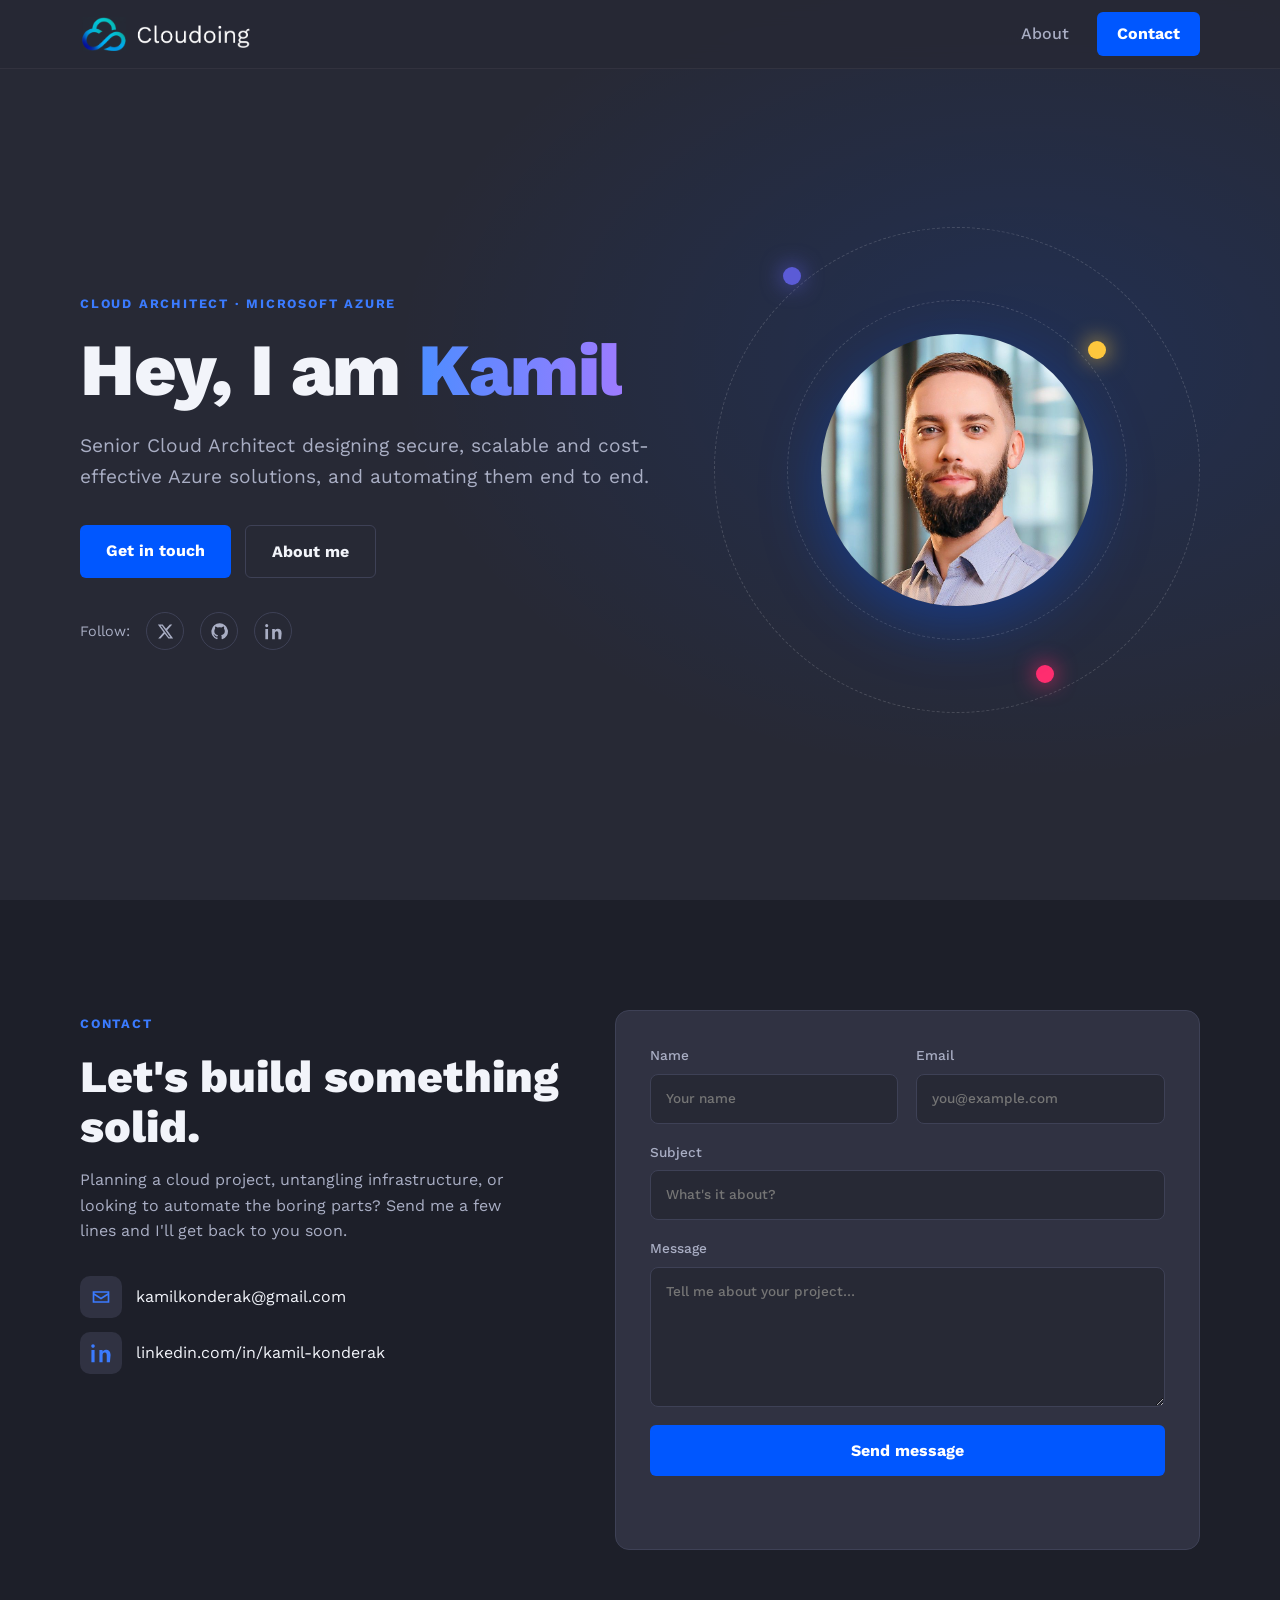
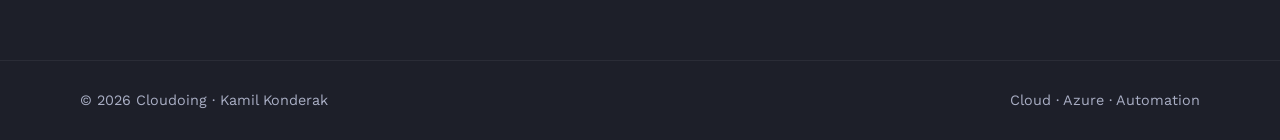
==== index.html @ 94f514c5 "Add Cloudoing personal site (hero, about, contact) Co-Authored-By: Claude Sonnet 5.5 <noreply@anthro" ====
<!doctype html>
<html lang="en">
<head>
<meta charset="utf-8">
<meta name="viewport" content="width=device-width, initial-scale=1">
<title>Kamil Konderak – Cloud Architect | Cloudoing</title>
<meta name="description" content="Kamil Konderak – Senior Cloud Architect specialising in Microsoft Azure, DevOps and infrastructure as code. Get in touch.">
<link rel="preconnect" href="https://fonts.googleapis.com">
<link rel="preconnect" href="https://fonts.gstatic.com" crossorigin>
<link href="https://fonts.googleapis.com/css2?family=Work+Sans:wght@400;500;700;800&display=swap" rel="stylesheet">
<link rel="stylesheet" href="style.css">
</head>
<body>

<header>
  <div class="wrap">
    <a href="#top" class="logo">
      <img src="img/logo.png" alt="Cloudoing" height="34" style="height:34px;width:auto">
    </a>
    <nav>
      <a href="about.html">About</a>
      <a href="#contact" class="btn">Contact</a>
    </nav>
  </div>
</header>

<main id="top">
<section class="hero">
  <div class="wrap">
    <div>
      <span class="eyebrow">Cloud Architect · Microsoft Azure</span>
      <h1>Hey, I am <span>Kamil</span></h1>
      <p class="lead">Senior Cloud Architect designing secure, scalable and cost-effective Azure solutions, and automating them end to end.</p>
      <div class="cta">
        <a href="#contact" class="btn">Get in touch</a>
        <a href="about.html" class="btn ghost">About me</a>
      </div>
      <div class="follow">
        <span>Follow:</span>
        <a href="https://x.com/kamilkonderak" aria-label="X / Twitter" rel="noopener"><svg viewBox="0 0 24 24"><path d="M18.2 2h3.3l-7.2 8.3L22.8 22h-6.6l-5.2-6.8L5 22H1.700l7.700-8.800L1.200 2h6.800l4.700 6.200zm-1.200 18h1.800L7 3.900H5.100z"/></svg></a>
        <a href="https://github.com/kamilkonderak" aria-label="GitHub" rel="noopener"><svg viewBox="0 0 24 24"><path d="M12 .5a11.500 11.500 0 0 0-3.600 22.400c.6.1.8-.3.8-.6v-2c-3.200.7-3.900-1.500-3.900-1.500-.5-1.300-1.300-1.700-1.300-1.700-1-.7.1-.7.1-.7 1.200.1 1.800 1.200 1.800 1.200 1 1.800 2.700 1.300 3.400 1 .1-.8.4-1.300.7-1.600-2.600-.3-5.300-1.300-5.300-5.700 0-1.300.5-2.300 1.200-3.100-.1-.3-.5-1.500.1-3.100 0 0 1-.3 3.200 1.200a11 11 0 0 1 5.800 0c2.200-1.500 3.200-1.200 3.200-1.200.6 1.600.2 2.800.1 3.100.8.800 1.200 1.800 1.200 3.100 0 4.400-2.700 5.400-5.300 5.700.4.400.8 1.100.8 2.200v3.200c0 .3.200.7.800.6A11.500 11.500 0 0 0 12 .5z"/></svg></a>
        <a href="https://www.linkedin.com/in/kamil-konderak/" aria-label="LinkedIn" rel="noopener"><svg viewBox="0 0 24 24"><path d="M4.300 8.500H.500V23h3.800zM2.400 1.500a2.200 2.200 0 1 0 0 4.400 2.200 2.200 0 0 0 0-4.400zM23.500 14.500c0-4.300-2.300-6.300-5.400-6.300-2.500 0-3.600 1.400-4.200 2.300V8.500h-3.800V23h3.800v-8c0-2 .6-3.500 2.700-3.500 2 0 2.300 1.900 2.300 3.600V23h3.800z"/></svg></a>
      </div>
    </div>

    <div class="orbit" aria-hidden="true">
      <div class="ring r1"><i></i><i></i></div>
      <div class="ring r2"><i></i></div>
      <div class="ring r3"><i></i></div>
      <div class="cloud">
        <img src="img/kamil.jpg" alt="Kamil Konderak" width="400" height="400">
      </div>
    </div>
  </div>
</section>

<section class="contact" id="contact">
  <div class="wrap">
    <div>
      <span class="eyebrow">Contact</span>
      <h2>Let's build something solid.</h2>
      <p>Planning a cloud project, untangling infrastructure, or looking to automate the boring parts? Send me a few lines and I'll get back to you soon.</p>
      <ul class="info">
        <li><b><svg viewBox="0 0 24 24"><path d="M2 5h20v14H2zm2 2v.5l8 5 8-5V7zm16 3-8 5-8-5V17h16z"/></svg></b><a href="mailto:kamilkonderak@gmail.com" id="mail-link">kamilkonderak@gmail.com</a></li>
        <li><b><svg viewBox="0 0 24 24"><path d="M4.300 8.500H.500V23h3.800zM2.400 1.500a2.200 2.200 0 1 0 0 4.400 2.200 2.200 0 0 0 0-4.400zM23.500 14.500c0-4.300-2.300-6.300-5.400-6.300-2.500 0-3.600 1.400-4.200 2.300V8.500h-3.800V23h3.800v-8c0-2 .6-3.500 2.700-3.500 2 0 2.300 1.900 2.300 3.600V23h3.800z"/></svg></b><a href="https://www.linkedin.com/in/kamil-konderak/" rel="noopener">linkedin.com/in/kamil-konderak</a></li>
      </ul>
    </div>

    <form id="form" novalidate>
      <div class="row">
        <label>Name<input name="name" required autocomplete="name" placeholder="Your name"></label>
        <label>Email<input name="email" type="email" required autocomplete="email" placeholder="you@example.com"></label>
      </div>
      <label>Subject<input name="subject" placeholder="What's it about?"></label>
      <label>Message<textarea name="message" required placeholder="Tell me about your project…"></textarea></label>
      <input class="hp" name="website" tabindex="-1" autocomplete="off" aria-hidden="true">
      <button class="btn" type="submit">Send message</button>
      <div class="status" id="status" role="status"></div>
    </form>
  </div>
</section>
</main>

<footer>
  <div class="wrap">
    <span>© <span id="yr"></span> Cloudoing · Kamil Konderak</span>
    <span>Cloud · Azure · Automation</span>
  </div>
</footer>

<script>
  // Set ENDPOINT to a form service URL (e.g. Formspree: https://formspree.io/f/xxxx) to send in-page.
  // Left empty, the form opens the visitor's email client addressed to EMAIL.
  const EMAIL = "kamilkonderak@gmail.com";
  const ENDPOINT = "";

  document.getElementById("yr").textContent = new Date().getFullYear();
  const form = document.getElementById("form"), status = document.getElementById("status");

  form.addEventListener("submit", async e => {
    e.preventDefault();
    const d = Object.fromEntries(new FormData(form));
    if (d.website) return; // honeypot
    if (!d.name || !/^\S+@\S+\.\S+$/.test(d.email || "") || !d.message) {
      status.textContent = "Please fill in your name, a valid email and a message.";
      return;
    }
    if (ENDPOINT) {
      status.textContent = "Sending…";
      try {
        const r = await fetch(ENDPOINT, {method:"POST", headers:{Accept:"application/json","Content-Type":"application/json"}, body:JSON.stringify(d)});
        if (!r.ok) throw 0;
        form.reset(); status.textContent = "Thanks! Your message is on its way.";
      } catch { status.textContent = "Something went wrong. Please email me directly."; }
    } else {
      const body = `${d.message}\n\n— ${d.name} (${d.email})`;
      location.href = `mailto:${EMAIL}?subject=${encodeURIComponent(d.subject || "Hello from cloudoing")}&body=${encodeURIComponent(body)}`;
      status.textContent = "Opening your email app…";
    }
  });
</script>
</body>
</html>
---- style.css ----
:root{
  --bg:#272935; --bg-deep:#1d1f29; --card:#303242; --line:#3e4156;
  --text:#f2f4fa; --muted:#a9aec4; --accent:#0057ff; --accent-hi:#3b7bff;
  --d1:#5b5bd6; --d2:#ffc83d; --d3:#ff2d6f; --d4:#4d8dff;
}
*{box-sizing:border-box;margin:0}
html{scroll-behavior:smooth}
body{font-family:"Work Sans",system-ui,sans-serif;background:var(--bg);color:var(--text);line-height:1.6;overflow-x:hidden}
a{color:inherit;text-decoration:none}
.wrap{width:min(1120px,100% - 32px);margin-inline:auto}

header{position:fixed;inset:0 0 auto;z-index:10;backdrop-filter:blur(12px);background:rgba(39,41,53,.75);border-bottom:1px solid rgba(255,255,255,.05)}
header .wrap{display:flex;align-items:center;justify-content:space-between;height:68px}
.logo{display:flex;align-items:center;gap:10px;font-weight:700;font-size:1.3rem}
nav{display:flex;gap:28px;align-items:center}
nav a{color:var(--muted);font-weight:500;transition:color .2s}
nav a:hover{color:var(--text)}
.btn{display:inline-block;background:var(--accent);color:#fff;font-weight:700;padding:13px 26px;border:0;border-radius:6px;font:inherit;font-weight:700;cursor:pointer;transition:background .2s,transform .2s}
.btn:hover{background:var(--accent-hi);transform:translateY(-2px)}
nav .btn{padding:9px 20px;color:#fff}

.hero{position:relative;min-height:100vh;display:flex;align-items:center;padding:110px 0 70px;background:radial-gradient(900px 600px at 80% 40%,rgba(0,87,255,.14),transparent 70%),var(--bg)}
.hero .wrap{display:grid;grid-template-columns:1.1fr .9fr;gap:40px;align-items:center}
.eyebrow{display:inline-block;color:var(--accent-hi);font-weight:700;letter-spacing:.14em;text-transform:uppercase;font-size:.8rem;margin-bottom:18px}
h1{font-size:clamp(2.6rem,6vw,4.6rem);line-height:1.05;font-weight:800;letter-spacing:-.02em}
h1 span{background:linear-gradient(90deg,#4d8dff,#9d7bff);-webkit-background-clip:text;background-clip:text;color:transparent}
.lead{margin:22px 0 32px;font-size:1.2rem;color:var(--muted);max-width:30em}
.cta{display:flex;gap:14px;flex-wrap:wrap}
.btn.ghost{background:transparent;border:1px solid var(--line);color:var(--text)}
.btn.ghost:hover{background:var(--card)}
.follow{display:flex;gap:16px;align-items:center;margin-top:34px;color:var(--muted);font-size:.9rem}
.follow a{display:grid;place-items:center;width:38px;height:38px;border-radius:50%;border:1px solid var(--line);transition:all .2s}
.follow a:hover{color:#fff;background:var(--accent);border-color:var(--accent)}
.follow svg{width:17px;height:17px;fill:currentColor}

/* orbit */
.orbit{position:relative;aspect-ratio:1;width:100%;max-width:520px;justify-self:center}
.ring{position:absolute;border:1px dashed rgba(255,255,255,.16);border-radius:50%;inset:0;animation:spin 60s linear infinite}
.ring.r2{inset:15%;animation-duration:42s;animation-direction:reverse}
.ring.r3{inset:32%;animation-duration:28s}
.ring i{position:absolute;width:18px;height:18px;border-radius:50%;box-shadow:0 0 22px currentColor}
.r1 i{top:8%;left:14%;background:var(--d1);color:var(--d1)}
.r1 i+i{top:auto;bottom:6%;left:auto;right:30%;background:var(--d3);color:var(--d3)}
.r2 i{top:12%;right:6%;background:var(--d2);color:var(--d2)}
.r3 i{bottom:2%;left:22%;background:var(--d4);color:var(--d4)}
.cloud{position:absolute;inset:0;display:grid;place-items:center}
.cloud img{width:56%;height:auto;aspect-ratio:1;object-fit:cover;border-radius:50%;box-shadow:0 20px 60px rgba(0,87,255,.35);animation:float 6s ease-in-out infinite}
@keyframes spin{to{transform:rotate(360deg)}}
@keyframes float{50%{transform:translateY(-12px)}}

/* contact */
.contact{padding:110px 0;background:var(--bg-deep)}
.contact .wrap{display:grid;grid-template-columns:.9fr 1.1fr;gap:56px}
h2{font-size:clamp(2rem,4vw,2.8rem);line-height:1.1;font-weight:800;margin-bottom:16px}
.contact p{color:var(--muted);max-width:28em}
.info{list-style:none;padding:0;margin-top:32px;display:grid;gap:14px}
.info li{display:flex;gap:14px;align-items:center}
.info b{display:grid;place-items:center;width:42px;height:42px;border-radius:10px;background:var(--card);color:var(--accent-hi)}
.info svg{width:20px;height:20px;fill:currentColor}
form{background:var(--card);border:1px solid var(--line);border-radius:14px;padding:34px;display:grid;gap:18px}
.row{display:grid;grid-template-columns:1fr 1fr;gap:18px}
label{display:grid;gap:7px;font-size:.85rem;font-weight:500;color:var(--muted)}
input,textarea{font:inherit;color:var(--text);background:var(--bg);border:1px solid var(--line);border-radius:8px;padding:13px 15px;transition:border-color .2s,box-shadow .2s;width:100%}
textarea{resize:vertical;min-height:140px}
input:focus,textarea:focus{outline:0;border-color:var(--accent-hi);box-shadow:0 0 0 3px rgba(0,87,255,.25)}
.hp{position:absolute;left:-9999px}
.status{min-height:1.4em;font-size:.9rem;color:var(--muted)}

footer{padding:28px 0;border-top:1px solid rgba(255,255,255,.06);background:var(--bg-deep);color:var(--muted);font-size:.9rem}
footer .wrap{display:flex;justify-content:space-between;flex-wrap:wrap;gap:10px}

@media(max-width:820px){
  nav{gap:18px}
  .hero .wrap,.contact .wrap{grid-template-columns:1fr}
  .orbit{max-width:340px;order:-1}
  .hero{padding-top:100px}
  .row{grid-template-columns:1fr}
  form{padding:24px}
}
@media(prefers-reduced-motion:reduce){*{animation:none!important}html{scroll-behavior:auto}}

/* about */
.page-head{padding:140px 0 60px;background:radial-gradient(800px 500px at 85% 0,rgba(0,87,255,.14),transparent 70%),var(--bg)}
.page-head .wrap{display:grid;grid-template-columns:auto 1fr;gap:40px;align-items:center}
.page-head img{width:190px;height:190px;border-radius:50%;object-fit:cover;box-shadow:0 20px 60px rgba(0,87,255,.35)}
.page-head .lead{margin:16px 0 0}
.chips{display:flex;flex-wrap:wrap;gap:10px;margin-top:22px}
.chips span{border:1px solid var(--line);background:var(--card);border-radius:99px;padding:5px 15px;font-size:.85rem;color:var(--muted)}
.section{padding:80px 0}
.section.alt{background:var(--bg-deep)}
.section h2{margin-bottom:34px}
.bio{display:grid;grid-template-columns:1fr 1fr;gap:20px 56px;color:var(--muted);font-size:1.05rem}
.stats{display:grid;grid-template-columns:repeat(3,1fr);gap:18px;margin-top:44px}
.stat{background:var(--card);border:1px solid var(--line);border-radius:12px;padding:22px}
.stat b{display:block;font-size:2rem;font-weight:800;color:var(--accent-hi);line-height:1.1}
.stat span{color:var(--muted);font-size:.9rem}
.timeline{list-style:none;padding:0;display:grid;gap:0;border-left:2px solid var(--line);margin-left:6px}
.timeline li{position:relative;padding:0 0 34px 30px}
.timeline li::before{content:"";position:absolute;left:-7px;top:7px;width:12px;height:12px;border-radius:50%;background:var(--accent);box-shadow:0 0 0 4px var(--bg-deep)}
.timeline h3{font-size:1.2rem;font-weight:700;line-height:1.3}
.timeline .org{color:var(--accent-hi);font-weight:500}
.timeline time{display:block;font-size:.85rem;color:var(--muted);margin:2px 0 8px}
.timeline p{color:var(--muted);max-width:46em}
.cards{display:grid;grid-template-columns:repeat(3,1fr);gap:20px}
.card{background:var(--card);border:1px solid var(--line);border-radius:12px;padding:26px}
.card h3{font-size:1.1rem;margin-bottom:8px}
.card p{color:var(--muted);font-size:.95rem}
.card small{display:block;color:var(--accent-hi);font-weight:500;margin-bottom:10px}
.cta-band{text-align:center;padding:90px 0;background:radial-gradient(700px 300px at 50% 100%,rgba(0,87,255,.18),transparent 70%),var(--bg)}
.cta-band p{color:var(--muted);margin:0 auto 28px;max-width:30em}
@media(max-width:820px){
  .page-head .wrap{grid-template-columns:1fr;text-align:left}
  .page-head img{width:140px;height:140px}
  .bio,.cards,.stats{grid-template-columns:1fr}
}
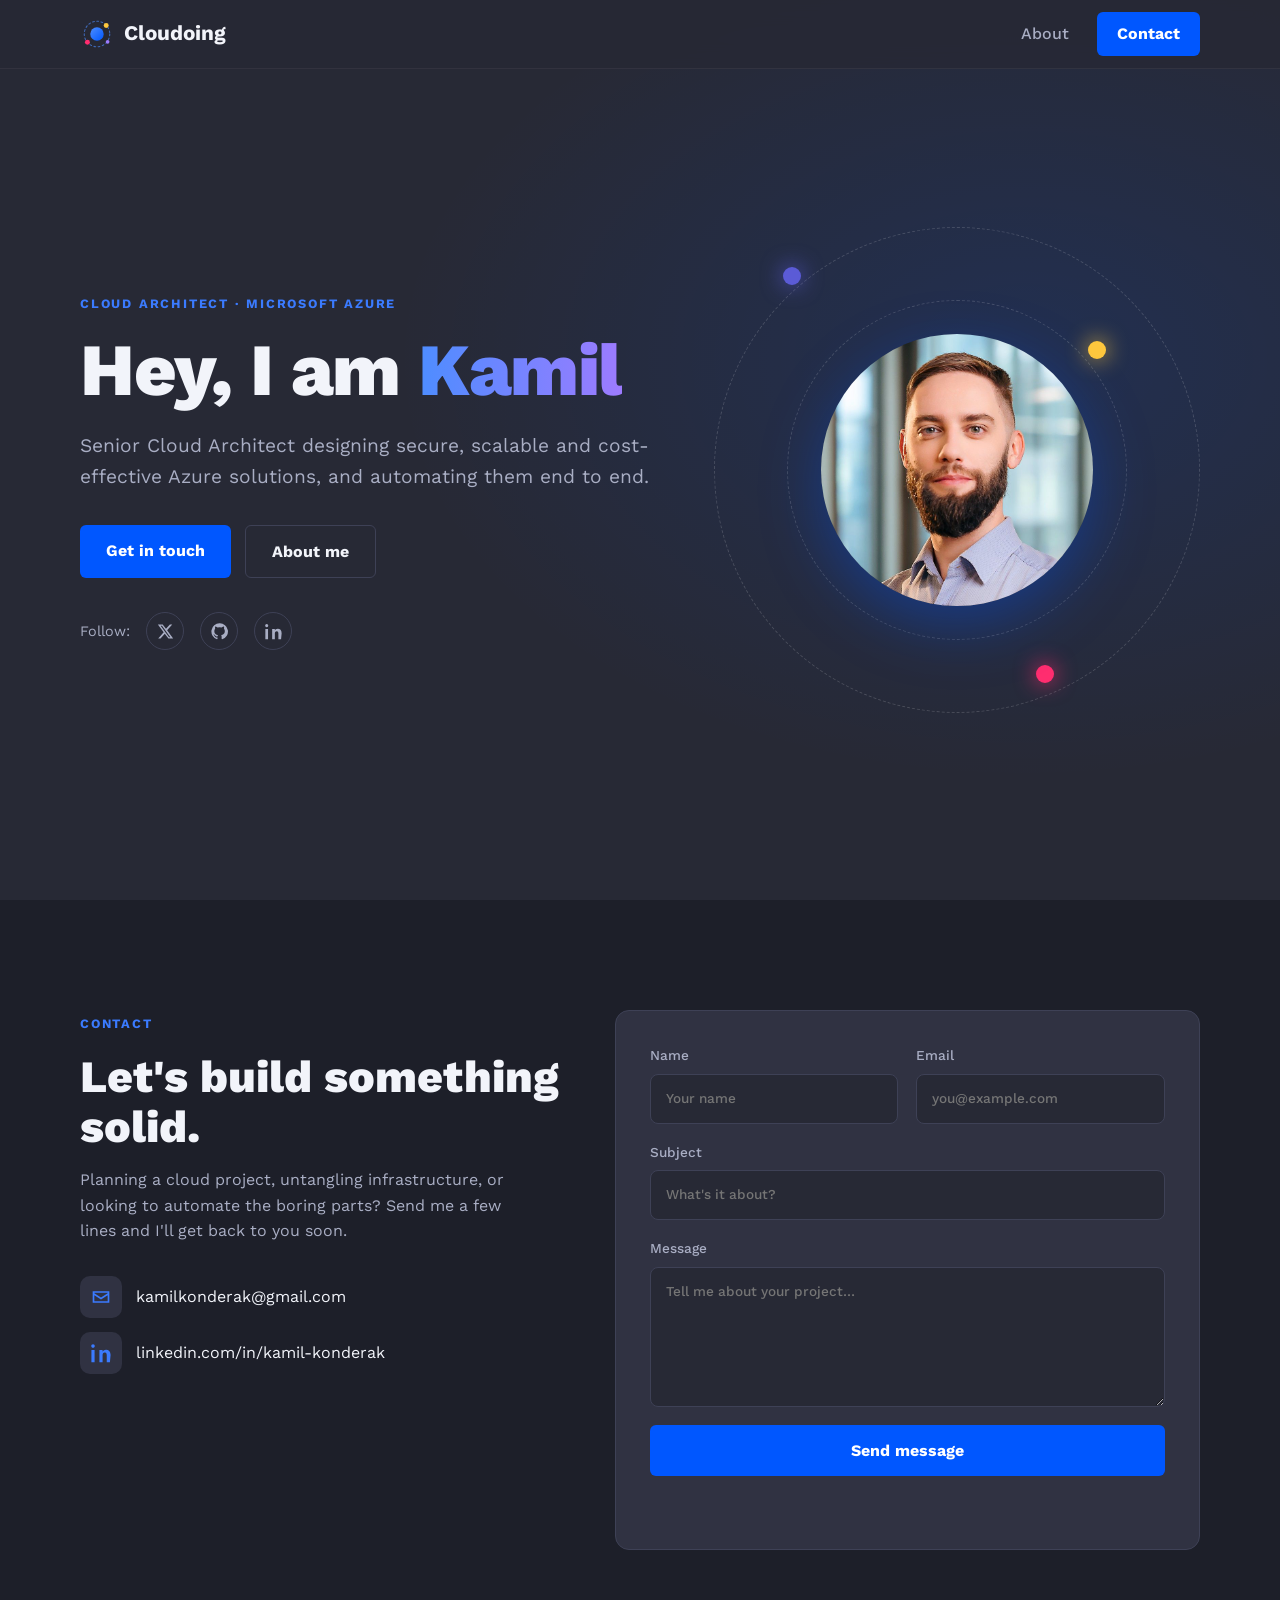
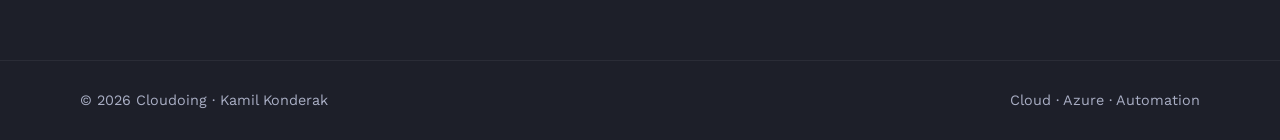
==== commit 84fd83c5: "Replace logo with Orbit mark and add favicon Co-Authored-By: Claude Sonnet 5.5 <noreply@anthropic.co" ====
--- a/index.html
+++ b/index.html
@@ -8,6 +8,7 @@
 <link rel="preconnect" href="https://fonts.googleapis.com">
 <link rel="preconnect" href="https://fonts.gstatic.com" crossorigin>
 <link href="https://fonts.googleapis.com/css2?family=Work+Sans:wght@400;500;700;800&display=swap" rel="stylesheet">
+<link rel="icon" href="favicon.svg" type="image/svg+xml">
 <link rel="stylesheet" href="style.css">
 </head>
 <body>
@@ -15,7 +16,7 @@
 <header>
   <div class="wrap">
     <a href="#top" class="logo">
-      <img src="img/logo.png" alt="Cloudoing" height="34" style="height:34px;width:auto">
+      <img src="img/logo-mark.svg" alt="" width="34" height="34">Cloudoing
     </a>
     <nav>
       <a href="about.html">About</a>
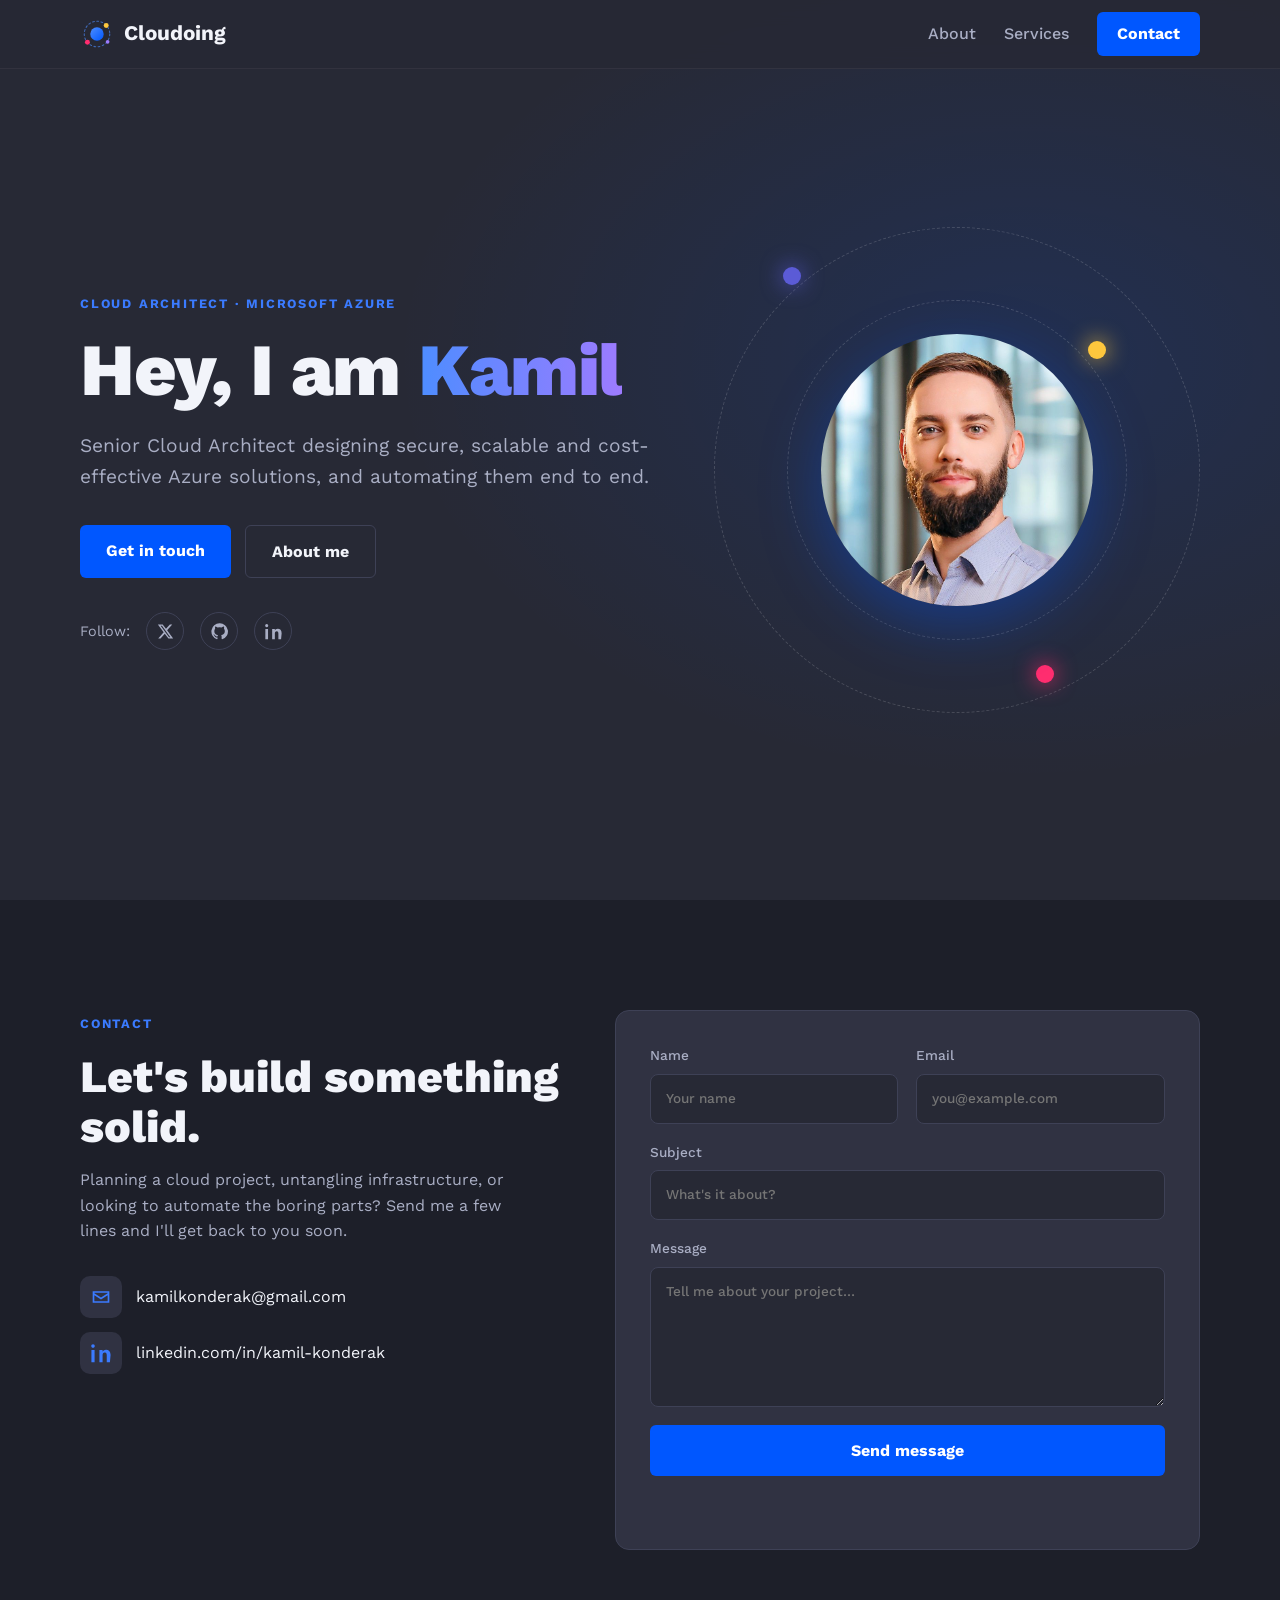
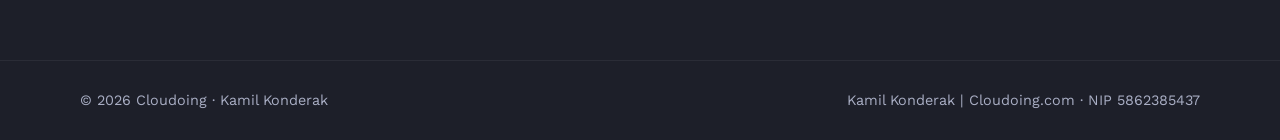
==== commit e5ac09db: "Add Services page with pricing, availability and business details Co-Authored-By: Claude Sonnet 5.5 " ====
--- a/index.html
+++ b/index.html
@@ -20,6 +20,7 @@
     </a>
     <nav>
       <a href="about.html">About</a>
+      <a href="services.html">Services</a>
       <a href="#contact" class="btn">Contact</a>
     </nav>
   </div>
@@ -85,7 +86,7 @@
 <footer>
   <div class="wrap">
     <span>© <span id="yr"></span> Cloudoing · Kamil Konderak</span>
-    <span>Cloud · Azure · Automation</span>
+    <span>Kamil Konderak | Cloudoing.com · NIP 5862385437</span>
   </div>
 </footer>
 
--- a/style.css
+++ b/style.css
@@ -113,3 +113,36 @@
   .page-head img{width:140px;height:140px}
   .bio,.cards,.stats{grid-template-columns:1fr}
 }
+
+/* services */
+.badge{display:inline-flex;align-items:center;gap:9px;border:1px solid var(--line);background:var(--card);border-radius:99px;padding:6px 16px;font-size:.85rem;color:var(--muted);margin-bottom:20px}
+.badge i{width:9px;height:9px;border-radius:50%;background:#2fd37a;box-shadow:0 0 0 4px rgba(47,211,122,.2)}
+.toggle{display:inline-flex;border:1px solid var(--line);border-radius:8px;overflow:hidden;margin-bottom:26px}
+.toggle button{font:inherit;font-size:.85rem;font-weight:500;color:var(--muted);background:transparent;border:0;padding:7px 18px;cursor:pointer}
+.toggle button[aria-pressed="true"]{background:var(--accent);color:#fff}
+.offers{display:grid;grid-template-columns:repeat(2,1fr);gap:20px}
+.offer{background:var(--card);border:1px solid var(--line);border-radius:14px;padding:28px;display:flex;flex-direction:column;gap:12px}
+.offer.featured{border-color:var(--accent-hi);box-shadow:0 0 0 1px var(--accent-hi),0 18px 50px rgba(0,87,255,.18)}
+.offer h3{font-size:1.25rem;line-height:1.25}
+.offer .dur{font-size:.8rem;font-weight:700;letter-spacing:.1em;text-transform:uppercase;color:var(--accent-hi)}
+.offer p{color:var(--muted);font-size:.95rem}
+.offer ul{padding-left:18px;color:var(--muted);font-size:.92rem;display:grid;gap:5px}
+.offer .price{margin-top:auto;padding-top:14px;border-top:1px solid var(--line);font-size:1.7rem;font-weight:800}
+.offer .price small{font-size:.8rem;font-weight:400;color:var(--muted);display:block}
+.steps{display:grid;grid-template-columns:repeat(4,1fr);gap:20px;counter-reset:s}
+.step{counter-increment:s;background:var(--card);border:1px solid var(--line);border-radius:12px;padding:24px}
+.step::before{content:counter(s);display:grid;place-items:center;width:34px;height:34px;border-radius:50%;background:var(--accent);font-weight:800;margin-bottom:14px}
+.step h3{font-size:1.05rem;margin-bottom:6px}
+.step p{color:var(--muted);font-size:.92rem}
+.rates{display:grid;grid-template-columns:repeat(3,1fr);gap:18px;margin-bottom:26px}
+.note{color:var(--muted);max-width:46em;font-size:.95rem}
+details{background:var(--card);border:1px solid var(--line);border-radius:10px;padding:16px 20px;margin-bottom:12px}
+summary{cursor:pointer;font-weight:700}
+details p{color:var(--muted);margin-top:10px}
+@media(max-width:820px){
+  .offers,.steps,.rates{grid-template-columns:1fr}
+  .logo{font-size:1.1rem}
+  nav{gap:14px}
+  nav a{font-size:.9rem}
+  nav .btn{padding:8px 14px}
+}
